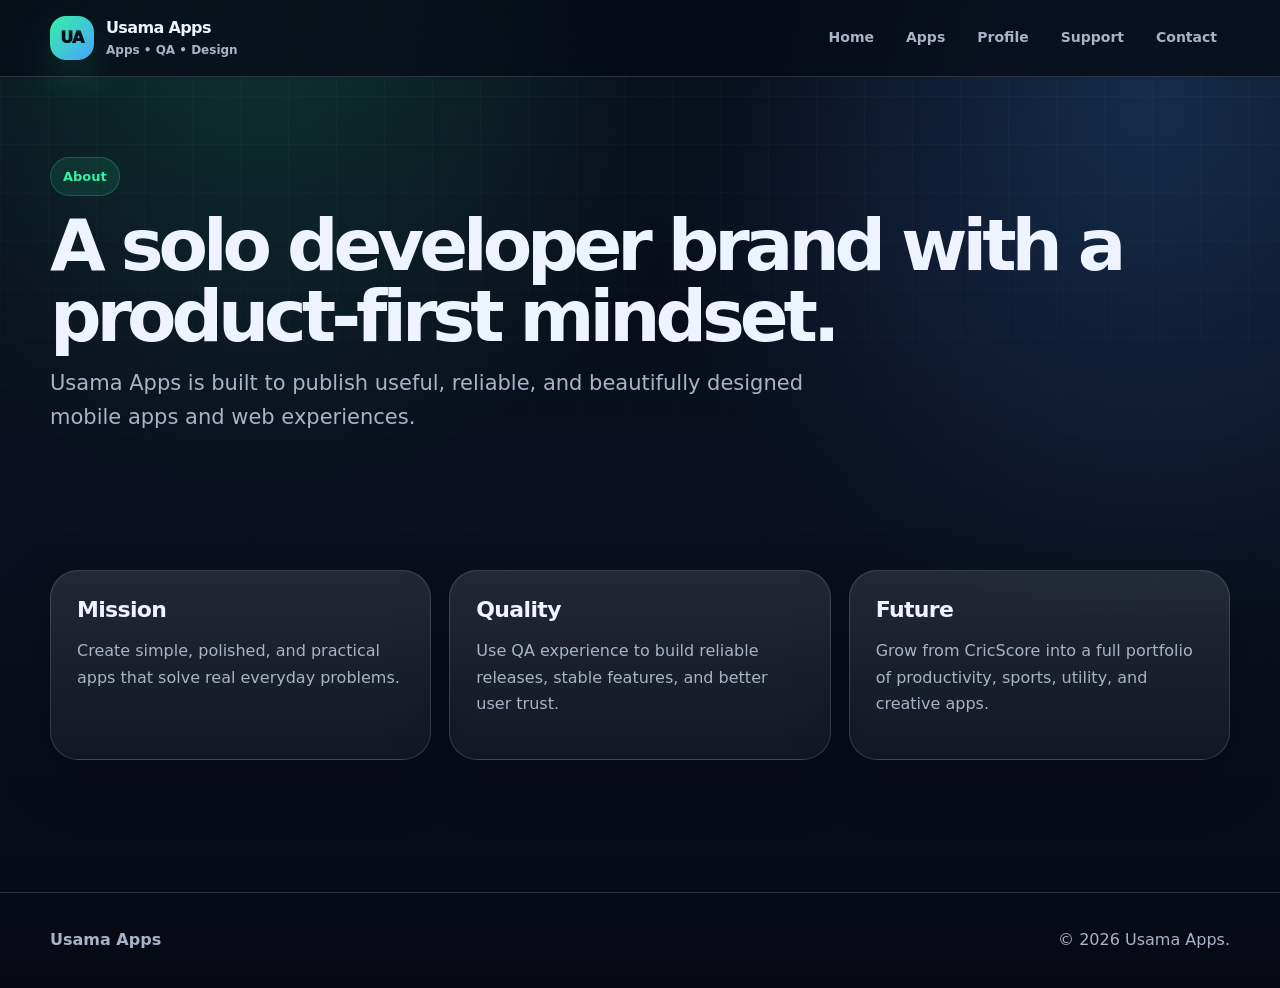
==== about/index.html @ 9d07bf37 "Updated whole structure of website" ====
<!doctype html><html lang="en"><head><meta charset="utf-8"><meta name="viewport" content="width=device-width,initial-scale=1"><title>About — Usama Apps</title><meta name="description" content="About Usama Apps."><link rel="stylesheet" href="../assets/css/style.css"></head><body><nav class="nav"><div class="container nav-inner"><a class="brand" href="../index.html"><span class="brand-mark">UA</span><span>Usama Apps<small>Apps • QA • Design</small></span></a><div class="links"><a href="../index.html">Home</a><a href="../apps/cricscore/index.html">Apps</a><a href="../profile/index.html">Profile</a><a href="../support/index.html">Support</a><a href="../contact/index.html">Contact</a></div></div></nav><main><section class="page-hero"><div class="container"><span class="eyebrow">About</span><h1 class="page-title">A solo developer brand with a product-first mindset.</h1><p class="lead">Usama Apps is built to publish useful, reliable, and beautifully designed mobile apps and web experiences.</p></div></section><section class="section"><div class="container grid-3"><div class="card reveal"><h3>Mission</h3><p class="muted">Create simple, polished, and practical apps that solve real everyday problems.</p></div><div class="card reveal"><h3>Quality</h3><p class="muted">Use QA experience to build reliable releases, stable features, and better user trust.</p></div><div class="card reveal"><h3>Future</h3><p class="muted">Grow from CricScore into a full portfolio of productivity, sports, utility, and creative apps.</p></div></div></section></main><footer class="footer"><div class="container footer-inner"><strong>Usama Apps</strong><span>© <span data-year></span> Usama Apps.</span></div></footer><script src="../assets/js/main.js"></script></body></html>
---- assets/css/style.css ----
:root{
  --bg:#060914;--bg2:#0b1020;--surface:rgba(255,255,255,.075);--surface2:rgba(255,255,255,.11);
  --text:#eef4ff;--muted:#a7b3c9;--soft:#dbe7ff;--line:rgba(255,255,255,.15);
  --brand:#35f2a4;--brand2:#47a3ff;--brand3:#c084fc;--gold:#ffd166;--danger:#ff6b6b;
  --shadow:0 24px 70px rgba(0,0,0,.35);--radius:28px;--max:1180px;
}
*{box-sizing:border-box}html{scroll-behavior:smooth}body{margin:0;font-family:Inter,ui-sans-serif,system-ui,-apple-system,"Segoe UI",Roboto,Arial,sans-serif;background:radial-gradient(circle at 20% 0%,rgba(53,242,164,.18),transparent 34%),radial-gradient(circle at 90% 10%,rgba(71,163,255,.22),transparent 36%),linear-gradient(180deg,var(--bg),#0a1020 52%,#070a13);color:var(--text);line-height:1.65;overflow-x:hidden}body:before{content:"";position:fixed;inset:0;pointer-events:none;background-image:linear-gradient(rgba(255,255,255,.035) 1px,transparent 1px),linear-gradient(90deg,rgba(255,255,255,.035) 1px,transparent 1px);background-size:48px 48px;mask-image:linear-gradient(to bottom,rgba(0,0,0,.8),transparent 75%);z-index:-1}a{color:inherit;text-decoration:none}.container{width:min(var(--max),calc(100% - 40px));margin:auto}.nav{position:sticky;top:0;z-index:50;background:rgba(6,9,20,.7);backdrop-filter:blur(22px);border-bottom:1px solid var(--line)}.nav-inner{height:76px;display:flex;align-items:center;justify-content:space-between;gap:20px}.brand{display:flex;align-items:center;gap:12px;font-weight:900;letter-spacing:-.04em}.brand-mark{width:44px;height:44px;border-radius:16px;background:linear-gradient(135deg,var(--brand),var(--brand2));display:grid;place-items:center;color:#051018;font-weight:1000;box-shadow:0 18px 44px rgba(53,242,164,.18)}.brand small{display:block;color:var(--muted);font-size:12px;font-weight:700;letter-spacing:0}.links{display:flex;align-items:center;gap:6px}.links a{color:var(--muted);font-weight:800;font-size:14px;padding:10px 13px;border-radius:999px}.links a:hover,.links a.active{color:var(--text);background:rgba(255,255,255,.09)}.btn{display:inline-flex;align-items:center;justify-content:center;gap:10px;padding:13px 18px;border-radius:999px;font-weight:900;border:1px solid var(--line);background:rgba(255,255,255,.08);box-shadow:0 12px 32px rgba(0,0,0,.18);transition:.25s}.btn:hover{transform:translateY(-2px);background:rgba(255,255,255,.13)}.btn-primary{background:linear-gradient(135deg,var(--brand),var(--brand2));color:#03111a;border:0}.hero{position:relative;padding:96px 0 70px}.hero-grid{display:grid;grid-template-columns:1.1fr .9fr;gap:44px;align-items:center}.eyebrow{display:inline-flex;gap:8px;align-items:center;color:var(--brand);background:rgba(53,242,164,.1);border:1px solid rgba(53,242,164,.22);padding:8px 12px;border-radius:999px;font-size:13px;font-weight:900}.h1{font-size:clamp(44px,7vw,88px);line-height:.94;letter-spacing:-.075em;margin:22px 0;color:#fff}.grad{background:linear-gradient(90deg,var(--brand),var(--brand2),var(--brand3));-webkit-background-clip:text;background-clip:text;color:transparent}.lead{font-size:clamp(17px,2vw,21px);color:var(--muted);max-width:760px;margin:0 0 28px}.actions{display:flex;flex-wrap:wrap;gap:12px}.hero-card{position:relative;border:1px solid var(--line);border-radius:34px;padding:18px;background:linear-gradient(180deg,rgba(255,255,255,.12),rgba(255,255,255,.05));box-shadow:var(--shadow);overflow:hidden}.hero-card:before{content:"";position:absolute;inset:-2px;background:radial-gradient(circle at 20% 10%,rgba(53,242,164,.25),transparent 30%),radial-gradient(circle at 90% 20%,rgba(71,163,255,.22),transparent 35%);z-index:-1}.app-preview{border-radius:26px;min-height:420px;padding:28px;background:linear-gradient(160deg,rgba(8,16,32,.95),rgba(9,25,29,.94));border:1px solid rgba(255,255,255,.1);display:flex;flex-direction:column;justify-content:space-between}.phone{align-self:center;width:190px;height:360px;border-radius:34px;border:10px solid #111827;background:linear-gradient(180deg,#0b1b13,#062016);box-shadow:0 24px 70px rgba(0,0,0,.45);padding:18px}.score{font-size:38px;font-weight:1000;letter-spacing:-.06em}.pill-row{display:flex;gap:8px;flex-wrap:wrap}.pill{font-size:12px;font-weight:900;color:#dfffee;background:rgba(53,242,164,.12);border:1px solid rgba(53,242,164,.25);padding:7px 9px;border-radius:999px}.section{padding:72px 0}.section-head{display:flex;justify-content:space-between;align-items:end;gap:24px;margin-bottom:28px}.kicker{color:var(--brand);text-transform:uppercase;letter-spacing:.14em;font-size:12px;font-weight:1000}.h2{font-size:clamp(30px,4vw,52px);line-height:1.05;letter-spacing:-.055em;margin:8px 0 0}.muted{color:var(--muted)}.grid-3{display:grid;grid-template-columns:repeat(3,1fr);gap:18px}.grid-2{display:grid;grid-template-columns:repeat(2,1fr);gap:18px}.card{border:1px solid var(--line);border-radius:var(--radius);background:linear-gradient(180deg,rgba(255,255,255,.105),rgba(255,255,255,.045));box-shadow:0 18px 60px rgba(0,0,0,.22);padding:26px;position:relative;overflow:hidden}.card:hover{transform:translateY(-4px);transition:.25s}.icon{width:48px;height:48px;border-radius:18px;background:rgba(53,242,164,.12);border:1px solid rgba(53,242,164,.25);display:grid;place-items:center;font-size:24px;margin-bottom:18px}.card h3{font-size:22px;line-height:1.15;margin:0 0 10px;letter-spacing:-.03em}.app-card{display:grid;grid-template-columns:88px 1fr;gap:18px;align-items:center}.app-icon{width:88px;height:88px;border-radius:25px;background:linear-gradient(135deg,#14d86d,#0b7f3a);display:grid;place-items:center;font-size:42px;box-shadow:0 20px 50px rgba(20,216,109,.18)}.tag{display:inline-flex;padding:7px 10px;border-radius:999px;background:rgba(255,255,255,.08);border:1px solid var(--line);font-weight:900;color:var(--soft);font-size:12px;margin:4px 4px 0 0}.page-hero{padding:80px 0 35px}.page-title{font-size:clamp(42px,6vw,72px);line-height:.98;letter-spacing:-.07em;margin:14px 0}.profile-wrap{display:grid;grid-template-columns:.82fr 1.18fr;gap:28px;align-items:start}.portrait{width:100%;border-radius:34px;display:block;box-shadow:var(--shadow);border:1px solid var(--line);aspect-ratio:4/5;object-fit:cover}.timeline{position:relative}.timeline:before{content:"";position:absolute;left:13px;top:8px;bottom:8px;width:2px;background:linear-gradient(var(--brand),var(--brand2))}.timeline-item{position:relative;padding-left:42px;margin:0 0 24px}.timeline-item:before{content:"";position:absolute;left:5px;top:6px;width:18px;height:18px;border-radius:50%;background:var(--brand);box-shadow:0 0 0 6px rgba(53,242,164,.12)}.list{padding-left:18px;margin:12px 0 0}.list li{margin:8px 0;color:var(--muted)}.notice{border-left:4px solid var(--brand);background:rgba(53,242,164,.1);border-radius:20px;padding:18px;color:#dcfff0}.footer{border-top:1px solid var(--line);padding:34px 0;color:var(--muted);margin-top:60px}.footer-inner{display:flex;justify-content:space-between;gap:20px;align-items:center}.reveal{opacity:0;transform:translateY(24px);transition:opacity .7s ease,transform .7s ease}.reveal.visible{opacity:1;transform:none}.float{animation:float 5s ease-in-out infinite}@keyframes float{0%,100%{transform:translateY(0)}50%{transform:translateY(-14px)}}@media(max-width:900px){.hero-grid,.profile-wrap,.grid-2,.grid-3{grid-template-columns:1fr}.links{display:none}.section-head{display:block}.hero{padding-top:64px}.footer-inner{display:block}.app-preview{min-height:340px}.phone{width:170px;height:310px}}@media(max-width:560px){.container{width:min(100% - 28px,var(--max))}.nav-inner{height:68px}.h1{font-size:44px}.page-title{font-size:42px}.card{padding:21px;border-radius:22px}.app-card{grid-template-columns:1fr}.actions .btn{width:100%}}
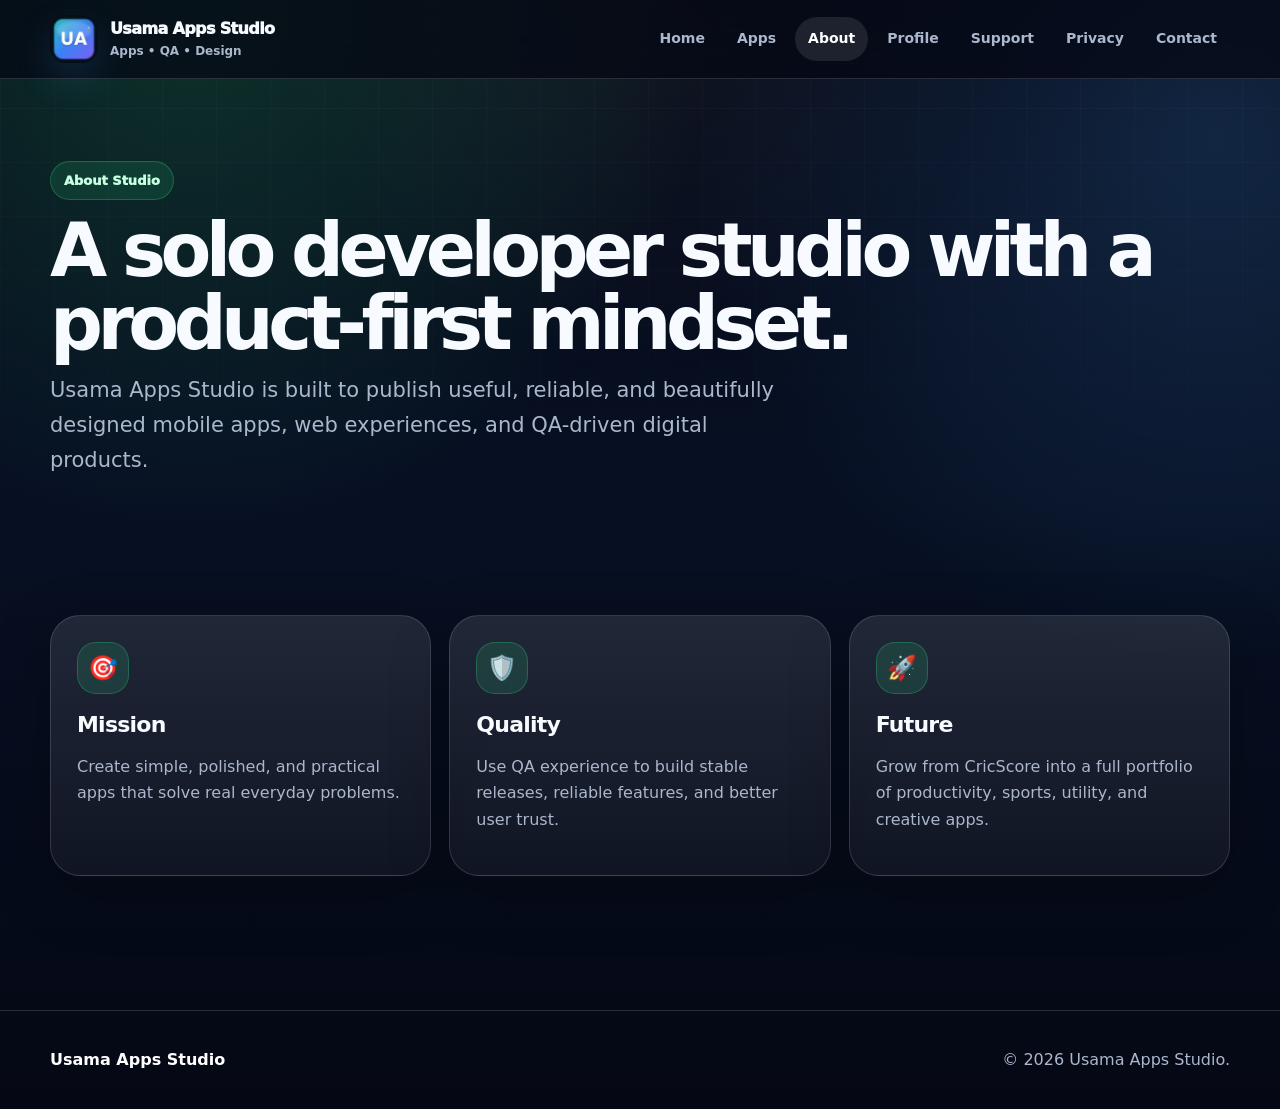
==== commit 500b05b6: "Finalizing website's Version 1.0.0" ====
--- a/about/index.html
+++ b/about/index.html
@@ -1 +1 @@
-<!doctype html><html lang="en"><head><meta charset="utf-8"><meta name="viewport" content="width=device-width,initial-scale=1"><title>About — Usama Apps</title><meta name="description" content="About Usama Apps."><link rel="stylesheet" href="../assets/css/style.css"></head><body><nav class="nav"><div class="container nav-inner"><a class="brand" href="../index.html"><span class="brand-mark">UA</span><span>Usama Apps<small>Apps • QA • Design</small></span></a><div class="links"><a href="../index.html">Home</a><a href="../apps/cricscore/index.html">Apps</a><a href="../profile/index.html">Profile</a><a href="../support/index.html">Support</a><a href="../contact/index.html">Contact</a></div></div></nav><main><section class="page-hero"><div class="container"><span class="eyebrow">About</span><h1 class="page-title">A solo developer brand with a product-first mindset.</h1><p class="lead">Usama Apps is built to publish useful, reliable, and beautifully designed mobile apps and web experiences.</p></div></section><section class="section"><div class="container grid-3"><div class="card reveal"><h3>Mission</h3><p class="muted">Create simple, polished, and practical apps that solve real everyday problems.</p></div><div class="card reveal"><h3>Quality</h3><p class="muted">Use QA experience to build reliable releases, stable features, and better user trust.</p></div><div class="card reveal"><h3>Future</h3><p class="muted">Grow from CricScore into a full portfolio of productivity, sports, utility, and creative apps.</p></div></div></section></main><footer class="footer"><div class="container footer-inner"><strong>Usama Apps</strong><span>© <span data-year></span> Usama Apps.</span></div></footer><script src="../assets/js/main.js"></script></body></html>
+<!doctype html><html lang="en"><head><meta charset="utf-8"><meta name="viewport" content="width=device-width,initial-scale=1"><title>About — Usama Apps Studio</title><meta name="description" content="About Usama Apps Studio."><link rel="stylesheet" href="../assets/css/style.css"></head><body><nav class="nav"><div class="container nav-inner"><a class="brand" href="../index.html"><img src="../assets/images/usama-apps-studio-logo.png" alt="Usama Apps Studio logo"><span>Usama Apps Studio<small>Apps • QA • Design</small></span></a><button class="menu-btn">Menu</button><div class="links"><a href="../index.html">Home</a><a href="../apps/cricscore/index.html">Apps</a><a class="active" href="index.html">About</a><a href="../profile/index.html">Profile</a><a href="../support/index.html">Support</a><a href="../privacy/index.html">Privacy</a><a href="../contact/index.html">Contact</a></div></div></nav><main><section class="page-hero"><div class="container"><span class="eyebrow">About Studio</span><h1 class="page-title">A solo developer studio with a product-first mindset.</h1><p class="lead">Usama Apps Studio is built to publish useful, reliable, and beautifully designed mobile apps, web experiences, and QA-driven digital products.</p></div></section><section class="section"><div class="container grid-3"><div class="card reveal"><div class="icon">🎯</div><h3>Mission</h3><p class="muted">Create simple, polished, and practical apps that solve real everyday problems.</p></div><div class="card reveal"><div class="icon">🛡️</div><h3>Quality</h3><p class="muted">Use QA experience to build stable releases, reliable features, and better user trust.</p></div><div class="card reveal"><div class="icon">🚀</div><h3>Future</h3><p class="muted">Grow from CricScore into a full portfolio of productivity, sports, utility, and creative apps.</p></div></div></section></main><footer class="footer"><div class="container footer-inner"><strong>Usama Apps Studio</strong><span>© <span data-year></span> Usama Apps Studio.</span></div></footer><script src="../assets/js/main.js"></script></body></html>
--- a/assets/css/style.css
+++ b/assets/css/style.css
@@ -1,7 +1,74 @@
-:root{
-  --bg:#060914;--bg2:#0b1020;--surface:rgba(255,255,255,.075);--surface2:rgba(255,255,255,.11);
-  --text:#eef4ff;--muted:#a7b3c9;--soft:#dbe7ff;--line:rgba(255,255,255,.15);
-  --brand:#35f2a4;--brand2:#47a3ff;--brand3:#c084fc;--gold:#ffd166;--danger:#ff6b6b;
-  --shadow:0 24px 70px rgba(0,0,0,.35);--radius:28px;--max:1180px;
+:root{--bg:#050814;--bg2:#071023;--card:rgba(255,255,255,.075);--card2:rgba(255,255,255,.12);--text:#f7fbff;--muted:#aab7cc;--line:rgba(255,255,255,.14);--green:#35f28f;--blue:#4aa3ff;--violet:#8b5cf6;--gold:#f7c948;--shadow:0 24px 80px rgba(0,0,0,.36);--radius:30px;--max:1180px}*{box-sizing:border-box}html{scroll-behavior:smooth}body{margin:0;font-family:Inter,ui-sans-serif,system-ui,-apple-system,"Segoe UI",Roboto,Arial,sans-serif;color:var(--text);background:radial-gradient(circle at 15% 0%,rgba(53,242,143,.18),transparent 34%),radial-gradient(circle at 95% 12%,rgba(74,163,255,.18),transparent 34%),linear-gradient(180deg,#050814 0%,#071023 45%,#050814 100%);line-height:1.65;overflow-x:hidden}body:before{content:"";position:fixed;inset:0;pointer-events:none;background-image:linear-gradient(rgba(255,255,255,.035) 1px,transparent 1px),linear-gradient(90deg,rgba(255,255,255,.035) 1px,transparent 1px);background-size:54px 54px;mask-image:linear-gradient(to bottom,rgba(0,0,0,.75),transparent 70%);z-index:-2}body:after{content:"";position:fixed;inset:0;pointer-events:none;background:radial-gradient(circle at 50% 0%,rgba(255,255,255,.05),transparent 35%);z-index:-1}.container{width:min(var(--max),calc(100% - 40px));margin:auto}a{color:inherit;text-decoration:none}.nav{position:sticky;top:0;z-index:50;background:rgba(5,8,20,.72);border-bottom:1px solid var(--line);backdrop-filter:blur(22px)}.nav-inner{height:78px;display:flex;align-items:center;justify-content:space-between;gap:20px}.brand{display:flex;align-items:center;gap:12px;font-weight:950;letter-spacing:-.04em}.brand img{width:48px;height:48px;border-radius:16px;box-shadow:0 16px 38px rgba(74,163,255,.16)}.brand small{display:block;color:var(--muted);font-weight:800;font-size:12px;letter-spacing:0}.links{display:flex;align-items:center;gap:6px}.links a{color:var(--muted);font-size:14px;font-weight:850;padding:10px 13px;border-radius:999px}.links a:hover,.links a.active{color:#fff;background:rgba(255,255,255,.095)}.menu-btn{display:none;background:rgba(255,255,255,.08);color:#fff;border:1px solid var(--line);border-radius:14px;padding:10px 12px;font-weight:900}.btn{display:inline-flex;align-items:center;justify-content:center;gap:10px;border:1px solid var(--line);background:rgba(255,255,255,.08);border-radius:999px;padding:13px 18px;font-weight:950;box-shadow:0 12px 34px rgba(0,0,0,.22);transition:.25s}.btn:hover{transform:translateY(-2px);background:rgba(255,255,255,.13)}.btn-primary{background:linear-gradient(135deg,var(--green),var(--blue));color:#03131b;border:0}.hero{padding:94px 0 72px;position:relative}.hero-grid{display:grid;grid-template-columns:1.05fr .95fr;gap:46px;align-items:center}.eyebrow{display:inline-flex;align-items:center;gap:8px;color:#c7ffe2;background:rgba(53,242,143,.11);border:1px solid rgba(53,242,143,.24);padding:8px 13px;border-radius:999px;font-size:13px;font-weight:950}.h1{font-size:clamp(44px,7vw,86px);line-height:.94;letter-spacing:-.075em;margin:22px 0 18px;color:#fff}.grad{background:linear-gradient(90deg,var(--green),var(--blue),var(--violet));-webkit-background-clip:text;background-clip:text;color:transparent}.lead{font-size:clamp(17px,2vw,21px);color:var(--muted);max-width:760px;margin:0 0 28px}.actions{display:flex;flex-wrap:wrap;gap:12px}.hero-visual{position:relative;border:1px solid var(--line);border-radius:36px;background:linear-gradient(180deg,rgba(255,255,255,.12),rgba(255,255,255,.04));padding:16px;box-shadow:var(--shadow);overflow:hidden}.hero-visual:before{content:"";position:absolute;inset:-80px;background:radial-gradient(circle at 20% 20%,rgba(53,242,143,.25),transparent 30%),radial-gradient(circle at 80% 10%,rgba(74,163,255,.24),transparent 32%);filter:blur(6px);z-index:-1}.hero-visual img{width:100%;display:block;border-radius:26px;box-shadow:0 26px 65px rgba(0,0,0,.36)}.caption{margin:13px 3px 2px;text-align:center;color:var(--muted);font-size:14px;font-weight:800}.stats{display:grid;grid-template-columns:repeat(4,1fr);gap:14px;margin-top:34px}.stat{border:1px solid var(--line);background:rgba(255,255,255,.065);border-radius:22px;padding:18px}.stat strong{font-size:28px;display:block;letter-spacing:-.05em}.stat span{color:var(--muted);font-size:13px;font-weight:800}.section{padding:74px 0}.section-head{display:flex;align-items:end;justify-content:space-between;gap:22px;margin-bottom:28px}.kicker{color:var(--green);font-size:12px;font-weight:1000;text-transform:uppercase;letter-spacing:.16em}.h2{font-size:clamp(31px,4.2vw,54px);line-height:1.05;letter-spacing:-.06em;margin:8px 0 0}.muted{color:var(--muted)}.grid-3{display:grid;grid-template-columns:repeat(3,1fr);gap:18px}.grid-2{display:grid;grid-template-columns:repeat(2,1fr);gap:20px}.card{position:relative;overflow:hidden;border:1px solid var(--line);border-radius:var(--radius);background:linear-gradient(180deg,rgba(255,255,255,.105),rgba(255,255,255,.045));box-shadow:0 18px 62px rgba(0,0,0,.24);padding:26px}.card:before{content:"";position:absolute;inset:0;background:radial-gradient(circle at 0 0,rgba(53,242,143,.09),transparent 30%);opacity:0;transition:.25s}.card:hover{transform:translateY(-4px);transition:.25s}.card:hover:before{opacity:1}.icon{width:52px;height:52px;border-radius:19px;background:rgba(53,242,143,.12);border:1px solid rgba(53,242,143,.24);display:grid;place-items:center;font-size:24px;margin-bottom:18px}.card h3{font-size:22px;line-height:1.16;margin:0 0 10px;letter-spacing:-.035em}.app-showcase{display:grid;grid-template-columns:.9fr 1.1fr;gap:24px;align-items:center}.app-logo{width:96px;height:96px;border-radius:28px;object-fit:cover;box-shadow:0 20px 50px rgba(247,201,72,.18);border:1px solid rgba(247,201,72,.3)}.showcase-img{width:100%;border-radius:28px;border:1px solid var(--line);box-shadow:var(--shadow)}.tag,.pill{display:inline-flex;padding:7px 10px;border-radius:999px;background:rgba(255,255,255,.08);border:1px solid var(--line);font-size:12px;font-weight:950;color:#eaf3ff;margin:4px 4px 0 0}.page-hero{padding:82px 0 36px}.page-title{font-size:clamp(42px,6vw,74px);line-height:.98;letter-spacing:-.075em;margin:14px 0}.profile-wrap{display:grid;grid-template-columns:.82fr 1.18fr;gap:30px;align-items:center}.portrait{width:100%;border-radius:36px;display:block;box-shadow:var(--shadow);border:1px solid var(--line);aspect-ratio:4/5;object-fit:cover}.timeline{position:relative}.timeline:before{content:"";position:absolute;left:13px;top:8px;bottom:8px;width:2px;background:linear-gradient(var(--green),var(--blue))}.timeline-item{position:relative;padding-left:42px;margin:0 0 25px}.timeline-item:before{content:"";position:absolute;left:5px;top:7px;width:18px;height:18px;border-radius:50%;background:var(--green);box-shadow:0 0 0 6px rgba(53,242,143,.12)}.list{padding-left:18px;margin:12px 0 0}.list li{margin:8px 0;color:var(--muted)}.privacy-layout{display:grid;grid-template-columns:270px 1fr;gap:22px}.toc{position:sticky;top:100px;align-self:start;border:1px solid var(--line);border-radius:26px;background:var(--card);padding:18px}.toc a{display:block;color:var(--muted);font-weight:850;padding:7px 0;border-top:1px solid rgba(255,255,255,.08);font-size:14px}.toc a:hover{color:#c7ffe2}.privacy-content section{padding:10px 0 18px;border-bottom:1px solid rgba(255,255,255,.08)}.privacy-content section:last-child{border-bottom:none}.privacy-content h2{color:#c7ffe2;letter-spacing:-.03em}.notice{border:1px solid rgba(53,242,143,.25);background:rgba(53,242,143,.10);border-left:4px solid var(--green);border-radius:22px;padding:18px;color:#dffff0;font-weight:850}.footer{border-top:1px solid var(--line);padding:36px 0;color:var(--muted);margin-top:60px}.footer-inner{display:flex;justify-content:space-between;gap:20px;align-items:center}.footer strong{color:#fff}.reveal{opacity:0;transform:translateY(24px);transition:opacity .7s ease,transform .7s ease}.reveal.visible{opacity:1;transform:none}.float{animation:float 5.5s ease-in-out infinite}@keyframes float{0%,100%{transform:translateY(0)}50%{transform:translateY(-14px)}}@media(max-width:940px){.hero-grid,.profile-wrap,.grid-2,.grid-3,.app-showcase,.privacy-layout{grid-template-columns:1fr}.links{display:none}.menu-btn{display:inline-flex}.links.open{display:flex;position:absolute;top:78px;right:20px;left:20px;flex-direction:column;background:rgba(5,8,20,.96);border:1px solid var(--line);border-radius:22px;padding:14px}.section-head{display:block}.stats{grid-template-columns:repeat(2,1fr)}.hero{padding-top:64px}.toc{position:static}.footer-inner{display:block}}@media(max-width:560px){.container{width:min(100% - 28px,var(--max))}.nav-inner{height:70px}.h1{font-size:44px}.page-title{font-size:42px}.card{padding:21px;border-radius:22px}.stats{grid-template-columns:1fr}.actions .btn{width:100%}.brand img{width:43px;height:43px}}
+
+/* Homepage polish fixes */
+.stat strong,
+.stat strong span{
+  display:block;
+  font-size:42px;
+  line-height:1;
+  font-weight:1000;
+  letter-spacing:-.06em;
+  color:#fff;
 }
-*{box-sizing:border-box}html{scroll-behavior:smooth}body{margin:0;font-family:Inter,ui-sans-serif,system-ui,-apple-system,"Segoe UI",Roboto,Arial,sans-serif;background:radial-gradient(circle at 20% 0%,rgba(53,242,164,.18),transparent 34%),radial-gradient(circle at 90% 10%,rgba(71,163,255,.22),transparent 36%),linear-gradient(180deg,var(--bg),#0a1020 52%,#070a13);color:var(--text);line-height:1.65;overflow-x:hidden}body:before{content:"";position:fixed;inset:0;pointer-events:none;background-image:linear-gradient(rgba(255,255,255,.035) 1px,transparent 1px),linear-gradient(90deg,rgba(255,255,255,.035) 1px,transparent 1px);background-size:48px 48px;mask-image:linear-gradient(to bottom,rgba(0,0,0,.8),transparent 75%);z-index:-1}a{color:inherit;text-decoration:none}.container{width:min(var(--max),calc(100% - 40px));margin:auto}.nav{position:sticky;top:0;z-index:50;background:rgba(6,9,20,.7);backdrop-filter:blur(22px);border-bottom:1px solid var(--line)}.nav-inner{height:76px;display:flex;align-items:center;justify-content:space-between;gap:20px}.brand{display:flex;align-items:center;gap:12px;font-weight:900;letter-spacing:-.04em}.brand-mark{width:44px;height:44px;border-radius:16px;background:linear-gradient(135deg,var(--brand),var(--brand2));display:grid;place-items:center;color:#051018;font-weight:1000;box-shadow:0 18px 44px rgba(53,242,164,.18)}.brand small{display:block;color:var(--muted);font-size:12px;font-weight:700;letter-spacing:0}.links{display:flex;align-items:center;gap:6px}.links a{color:var(--muted);font-weight:800;font-size:14px;padding:10px 13px;border-radius:999px}.links a:hover,.links a.active{color:var(--text);background:rgba(255,255,255,.09)}.btn{display:inline-flex;align-items:center;justify-content:center;gap:10px;padding:13px 18px;border-radius:999px;font-weight:900;border:1px solid var(--line);background:rgba(255,255,255,.08);box-shadow:0 12px 32px rgba(0,0,0,.18);transition:.25s}.btn:hover{transform:translateY(-2px);background:rgba(255,255,255,.13)}.btn-primary{background:linear-gradient(135deg,var(--brand),var(--brand2));color:#03111a;border:0}.hero{position:relative;padding:96px 0 70px}.hero-grid{display:grid;grid-template-columns:1.1fr .9fr;gap:44px;align-items:center}.eyebrow{display:inline-flex;gap:8px;align-items:center;color:var(--brand);background:rgba(53,242,164,.1);border:1px solid rgba(53,242,164,.22);padding:8px 12px;border-radius:999px;font-size:13px;font-weight:900}.h1{font-size:clamp(44px,7vw,88px);line-height:.94;letter-spacing:-.075em;margin:22px 0;color:#fff}.grad{background:linear-gradient(90deg,var(--brand),var(--brand2),var(--brand3));-webkit-background-clip:text;background-clip:text;color:transparent}.lead{font-size:clamp(17px,2vw,21px);color:var(--muted);max-width:760px;margin:0 0 28px}.actions{display:flex;flex-wrap:wrap;gap:12px}.hero-card{position:relative;border:1px solid var(--line);border-radius:34px;padding:18px;background:linear-gradient(180deg,rgba(255,255,255,.12),rgba(255,255,255,.05));box-shadow:var(--shadow);overflow:hidden}.hero-card:before{content:"";position:absolute;inset:-2px;background:radial-gradient(circle at 20% 10%,rgba(53,242,164,.25),transparent 30%),radial-gradient(circle at 90% 20%,rgba(71,163,255,.22),transparent 35%);z-index:-1}.app-preview{border-radius:26px;min-height:420px;padding:28px;background:linear-gradient(160deg,rgba(8,16,32,.95),rgba(9,25,29,.94));border:1px solid rgba(255,255,255,.1);display:flex;flex-direction:column;justify-content:space-between}.phone{align-self:center;width:190px;height:360px;border-radius:34px;border:10px solid #111827;background:linear-gradient(180deg,#0b1b13,#062016);box-shadow:0 24px 70px rgba(0,0,0,.45);padding:18px}.score{font-size:38px;font-weight:1000;letter-spacing:-.06em}.pill-row{display:flex;gap:8px;flex-wrap:wrap}.pill{font-size:12px;font-weight:900;color:#dfffee;background:rgba(53,242,164,.12);border:1px solid rgba(53,242,164,.25);padding:7px 9px;border-radius:999px}.section{padding:72px 0}.section-head{display:flex;justify-content:space-between;align-items:end;gap:24px;margin-bottom:28px}.kicker{color:var(--brand);text-transform:uppercase;letter-spacing:.14em;font-size:12px;font-weight:1000}.h2{font-size:clamp(30px,4vw,52px);line-height:1.05;letter-spacing:-.055em;margin:8px 0 0}.muted{color:var(--muted)}.grid-3{display:grid;grid-template-columns:repeat(3,1fr);gap:18px}.grid-2{display:grid;grid-template-columns:repeat(2,1fr);gap:18px}.card{border:1px solid var(--line);border-radius:var(--radius);background:linear-gradient(180deg,rgba(255,255,255,.105),rgba(255,255,255,.045));box-shadow:0 18px 60px rgba(0,0,0,.22);padding:26px;position:relative;overflow:hidden}.card:hover{transform:translateY(-4px);transition:.25s}.icon{width:48px;height:48px;border-radius:18px;background:rgba(53,242,164,.12);border:1px solid rgba(53,242,164,.25);display:grid;place-items:center;font-size:24px;margin-bottom:18px}.card h3{font-size:22px;line-height:1.15;margin:0 0 10px;letter-spacing:-.03em}.app-card{display:grid;grid-template-columns:88px 1fr;gap:18px;align-items:center}.app-icon{width:88px;height:88px;border-radius:25px;background:linear-gradient(135deg,#14d86d,#0b7f3a);display:grid;place-items:center;font-size:42px;box-shadow:0 20px 50px rgba(20,216,109,.18)}.tag{display:inline-flex;padding:7px 10px;border-radius:999px;background:rgba(255,255,255,.08);border:1px solid var(--line);font-weight:900;color:var(--soft);font-size:12px;margin:4px 4px 0 0}.page-hero{padding:80px 0 35px}.page-title{font-size:clamp(42px,6vw,72px);line-height:.98;letter-spacing:-.07em;margin:14px 0}.profile-wrap{display:grid;grid-template-columns:.82fr 1.18fr;gap:28px;align-items:start}.portrait{width:100%;border-radius:34px;display:block;box-shadow:var(--shadow);border:1px solid var(--line);aspect-ratio:4/5;object-fit:cover}.timeline{position:relative}.timeline:before{content:"";position:absolute;left:13px;top:8px;bottom:8px;width:2px;background:linear-gradient(var(--brand),var(--brand2))}.timeline-item{position:relative;padding-left:42px;margin:0 0 24px}.timeline-item:before{content:"";position:absolute;left:5px;top:6px;width:18px;height:18px;border-radius:50%;background:var(--brand);box-shadow:0 0 0 6px rgba(53,242,164,.12)}.list{padding-left:18px;margin:12px 0 0}.list li{margin:8px 0;color:var(--muted)}.notice{border-left:4px solid var(--brand);background:rgba(53,242,164,.1);border-radius:20px;padding:18px;color:#dcfff0}.footer{border-top:1px solid var(--line);padding:34px 0;color:var(--muted);margin-top:60px}.footer-inner{display:flex;justify-content:space-between;gap:20px;align-items:center}.reveal{opacity:0;transform:translateY(24px);transition:opacity .7s ease,transform .7s ease}.reveal.visible{opacity:1;transform:none}.float{animation:float 5s ease-in-out infinite}@keyframes float{0%,100%{transform:translateY(0)}50%{transform:translateY(-14px)}}@media(max-width:900px){.hero-grid,.profile-wrap,.grid-2,.grid-3{grid-template-columns:1fr}.links{display:none}.section-head{display:block}.hero{padding-top:64px}.footer-inner{display:block}.app-preview{min-height:340px}.phone{width:170px;height:310px}}@media(max-width:560px){.container{width:min(100% - 28px,var(--max))}.nav-inner{height:68px}.h1{font-size:44px}.page-title{font-size:42px}.card{padding:21px;border-radius:22px}.app-card{grid-template-columns:1fr}.actions .btn{width:100%}}
+.stat > span{
+  display:block;
+  margin-top:8px;
+  color:var(--muted);
+  font-size:13px;
+  font-weight:800;
+}
+.featured-logo-block{
+  display:flex;
+  flex-direction:column;
+  align-items:flex-start;
+  gap:14px;
+  margin-bottom:10px;
+}
+.featured-logo-block .kicker{
+  display:block;
+}
+.app-showcase{
+  grid-template-columns:1fr .78fr;
+  gap:34px;
+}
+.showcase-img{
+  width:100%;
+  max-width:430px;
+  justify-self:center;
+  align-self:center;
+}
+.app-logo{
+  width:108px;
+  height:108px;
+}
+@media(max-width:940px){
+  .showcase-img{max-width:520px;width:100%;}
+}
+@media(max-width:560px){
+  .stat strong,
+  .stat strong span{font-size:38px;}
+  .app-logo{width:92px;height:92px;}
+}
+.logo-wrapper{
+    display:flex;
+    flex-direction:column;
+    align-items:flex-start;
+    gap:16px;
+    margin-bottom:24px;
+}
+
+.logo-wrapper .eyebrow{
+    margin:0;
+}
+
+.logo-wrapper .app-logo{
+    display:block;
+    width:120px;
+    height:auto;
+}
+.tag-list{
+    display:flex;
+    flex-wrap:wrap;
+    gap:10px;
+    margin-top:16px;
+}
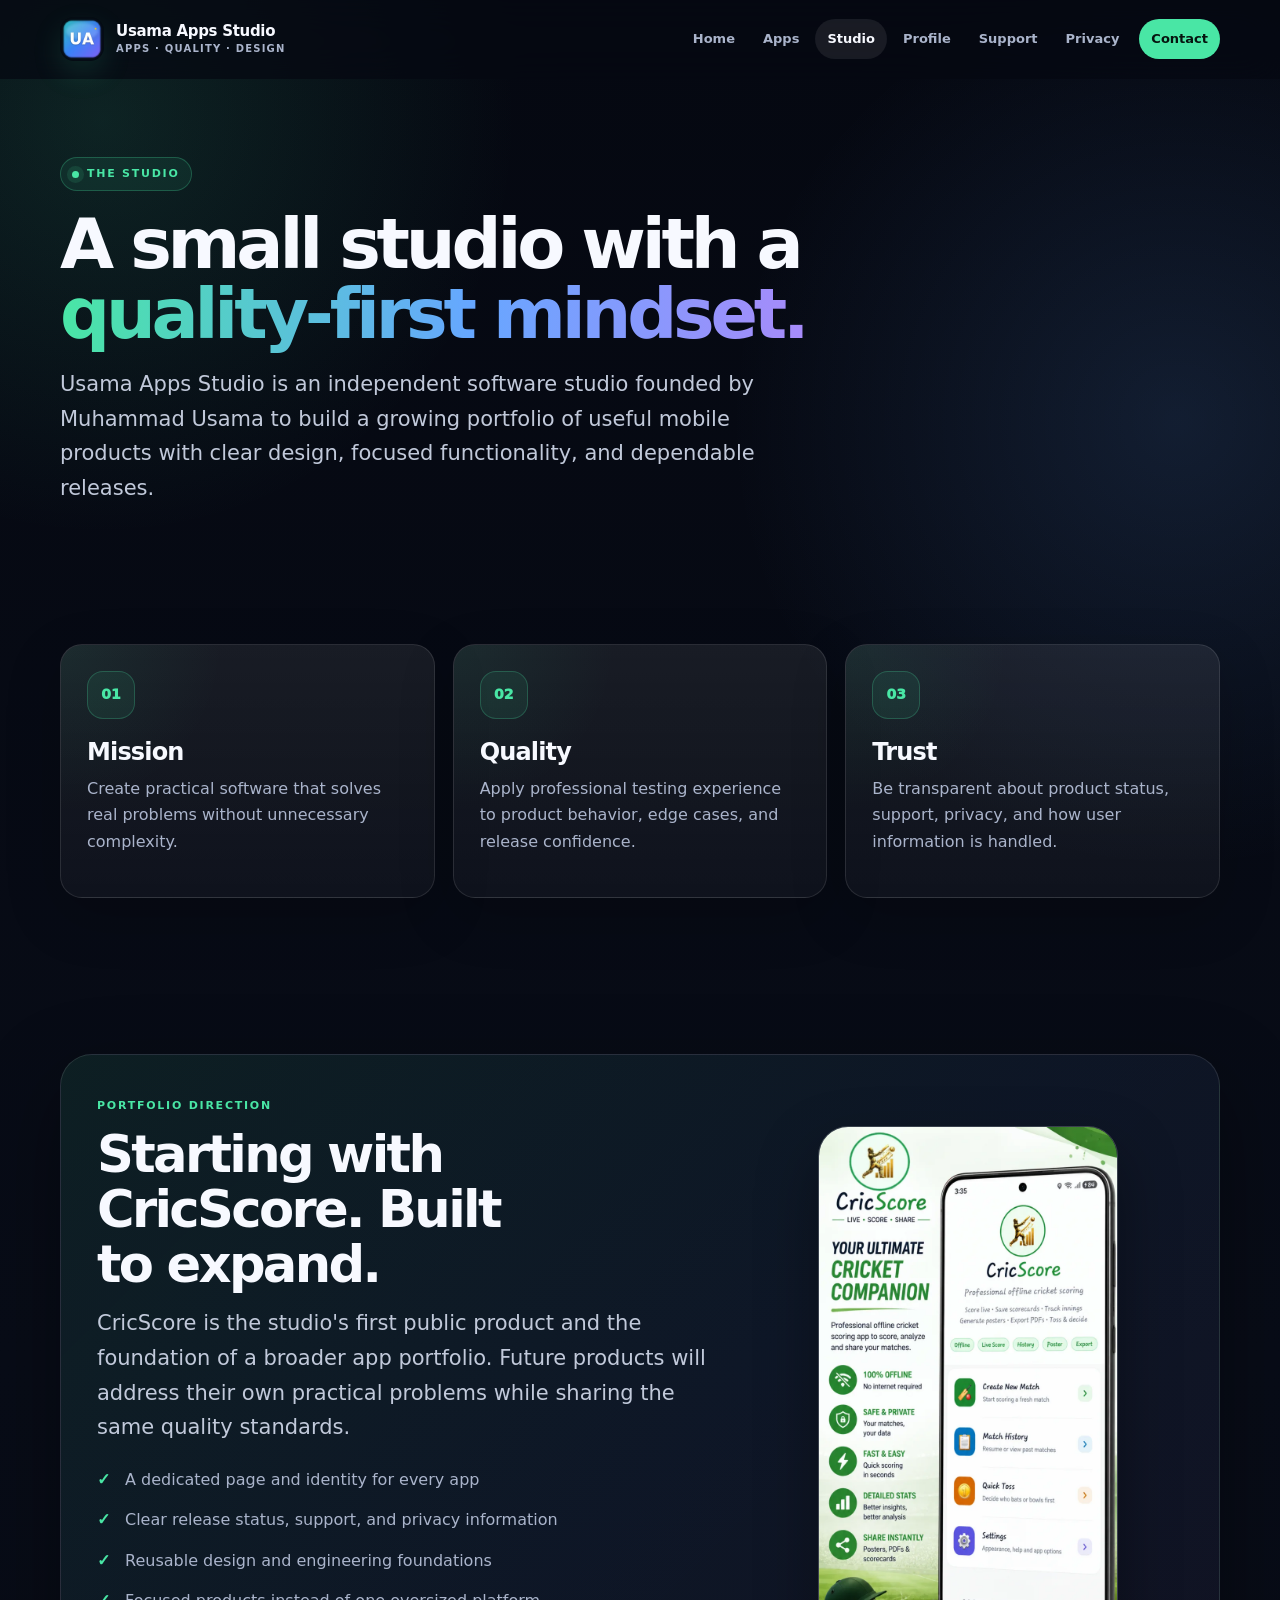
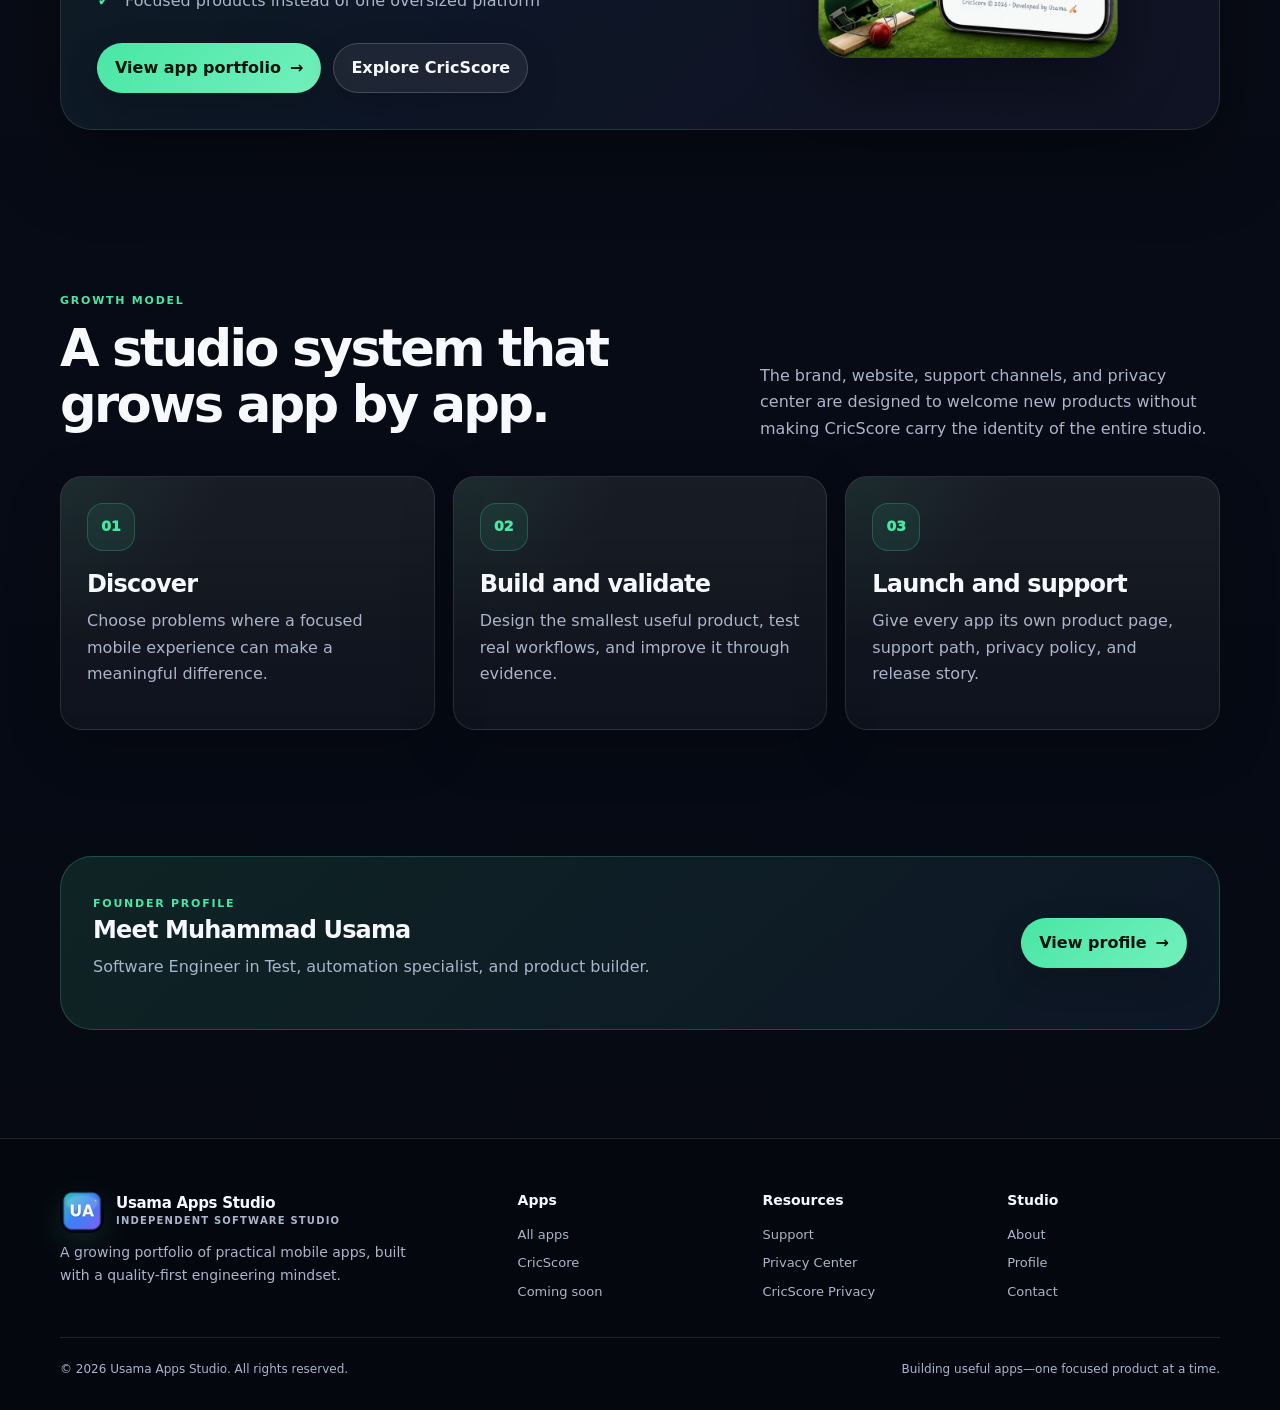
==== commit ef924552: "Updated whole website" ====
--- a/about/index.html
+++ b/about/index.html
@@ -1 +1,63 @@
-<!doctype html><html lang="en"><head><meta charset="utf-8"><meta name="viewport" content="width=device-width,initial-scale=1"><title>About — Usama Apps Studio</title><meta name="description" content="About Usama Apps Studio."><link rel="stylesheet" href="../assets/css/style.css"></head><body><nav class="nav"><div class="container nav-inner"><a class="brand" href="../index.html"><img src="../assets/images/usama-apps-studio-logo.png" alt="Usama Apps Studio logo"><span>Usama Apps Studio<small>Apps • QA • Design</small></span></a><button class="menu-btn">Menu</button><div class="links"><a href="../index.html">Home</a><a href="../apps/cricscore/index.html">Apps</a><a class="active" href="index.html">About</a><a href="../profile/index.html">Profile</a><a href="../support/index.html">Support</a><a href="../privacy/index.html">Privacy</a><a href="../contact/index.html">Contact</a></div></div></nav><main><section class="page-hero"><div class="container"><span class="eyebrow">About Studio</span><h1 class="page-title">A solo developer studio with a product-first mindset.</h1><p class="lead">Usama Apps Studio is built to publish useful, reliable, and beautifully designed mobile apps, web experiences, and QA-driven digital products.</p></div></section><section class="section"><div class="container grid-3"><div class="card reveal"><div class="icon">🎯</div><h3>Mission</h3><p class="muted">Create simple, polished, and practical apps that solve real everyday problems.</p></div><div class="card reveal"><div class="icon">🛡️</div><h3>Quality</h3><p class="muted">Use QA experience to build stable releases, reliable features, and better user trust.</p></div><div class="card reveal"><div class="icon">🚀</div><h3>Future</h3><p class="muted">Grow from CricScore into a full portfolio of productivity, sports, utility, and creative apps.</p></div></div></section></main><footer class="footer"><div class="container footer-inner"><strong>Usama Apps Studio</strong><span>© <span data-year></span> Usama Apps Studio.</span></div></footer><script src="../assets/js/main.js"></script></body></html>
+<!doctype html>
+<html lang="en">
+<head>
+  <meta charset="utf-8">
+  <meta name="viewport" content="width=device-width, initial-scale=1">
+  <meta name="theme-color" content="#060912">
+  <meta name="color-scheme" content="dark">
+  <title>About Usama Apps Studio</title>
+  <meta name="description" content="Learn about Usama Apps Studio, an independent product studio combining mobile development, product design, and professional QA experience.">
+  <link rel="canonical" href="https://musama99.github.io/usama-apps/about/">
+  <link rel="icon" type="image/png" href="../assets/images/favicon.png">
+  <link rel="stylesheet" href="../assets/css/style.css">
+  <meta property="og:type" content="website">
+  <meta property="og:title" content="About Usama Apps Studio">
+  <meta property="og:description" content="Learn about Usama Apps Studio, an independent product studio combining mobile development, product design, and professional QA experience.">
+  <meta property="og:url" content="https://musama99.github.io/usama-apps/about/">
+  <meta property="og:image" content="https://musama99.github.io/usama-apps/assets/images/optimized/studio-logo.webp">
+  <meta name="twitter:card" content="summary_large_image">
+  <meta name="twitter:title" content="About Usama Apps Studio">
+  <meta name="twitter:description" content="Learn about Usama Apps Studio, an independent product studio combining mobile development, product design, and professional QA experience.">
+  <meta name="twitter:image" content="https://musama99.github.io/usama-apps/assets/images/optimized/studio-logo.webp">
+  <script>document.documentElement.classList.add('js');</script>
+  
+</head><body>
+<a class="skip-link" href="#main-content">Skip to main content</a>
+<nav class="nav" aria-label="Primary navigation">
+  <div class="container nav-inner">
+    <a class="brand" href="../index.html" aria-label="Usama Apps Studio home">
+      <img src="../assets/images/optimized/studio-logo.webp" width="44" height="44" alt="">
+      <span class="brand-copy">Usama Apps Studio<small>Apps · Quality · Design</small></span>
+    </a>
+    <button class="menu-btn" type="button" aria-expanded="false" aria-controls="primary-menu" aria-label="Open navigation menu"><span class="menu-icon" aria-hidden="true"></span>Menu</button>
+    <div class="nav-links" id="primary-menu"><a href="../index.html" class="">Home</a><a href="../apps/index.html" class="">Apps</a><a href="../about/index.html" class="active" aria-current="page">Studio</a><a href="../profile/index.html" class="">Profile</a><a href="../support/index.html" class="">Support</a><a href="../privacy/index.html" class="">Privacy</a><a href="../contact/index.html" class="nav-cta">Contact</a></div>
+  </div>
+</nav>
+<main id="main-content">
+  <header class="page-hero"><div class="container"><span class="eyebrow">The studio</span><h1 class="page-title">A small studio with a <span class="grad">quality-first mindset.</span></h1><p class="lead">Usama Apps Studio is an independent software studio founded by Muhammad Usama to build a growing portfolio of useful mobile products with clear design, focused functionality, and dependable releases.</p></div></header>
+  <section class="section"><div class="container grid-3">
+    <article class="card reveal"><span class="number-icon">01</span><h2 class="h3">Mission</h2><p class="muted">Create practical software that solves real problems without unnecessary complexity.</p></article>
+    <article class="card reveal"><span class="number-icon">02</span><h2 class="h3">Quality</h2><p class="muted">Apply professional testing experience to product behavior, edge cases, and release confidence.</p></article>
+    <article class="card reveal"><span class="number-icon">03</span><h2 class="h3">Trust</h2><p class="muted">Be transparent about product status, support, privacy, and how user information is handled.</p></article>
+  </div></section>
+  <section class="section"><div class="container product-panel reveal"><div><span class="kicker">Portfolio direction</span><h2 class="h2">Starting with CricScore. Built to expand.</h2><p class="lead">CricScore is the studio's first public product and the foundation of a broader app portfolio. Future products will address their own practical problems while sharing the same quality standards.</p><ul class="feature-list"><li>A dedicated page and identity for every app</li><li>Clear release status, support, and privacy information</li><li>Reusable design and engineering foundations</li><li>Focused products instead of one oversized platform</li></ul><div class="actions"><a class="btn btn-primary btn-arrow" href="../apps/index.html">View app portfolio</a><a class="btn" href="../apps/cricscore/index.html">Explore CricScore</a></div></div><img class="product-shot" src="../assets/images/optimized/cricscore-hero.webp" width="760" height="1350" alt="CricScore, the first app from Usama Apps Studio" loading="lazy"></div></section>
+  <section class="section"><div class="container"><div class="section-head reveal"><div><span class="kicker">Growth model</span><h2 class="h2">A studio system that grows app by app.</h2></div><p class="muted">The brand, website, support channels, and privacy center are designed to welcome new products without making CricScore carry the identity of the entire studio.</p></div><div class="grid-3"><article class="card reveal"><span class="number-icon">01</span><h3 class="h3">Discover</h3><p class="muted">Choose problems where a focused mobile experience can make a meaningful difference.</p></article><article class="card reveal"><span class="number-icon">02</span><h3 class="h3">Build and validate</h3><p class="muted">Design the smallest useful product, test real workflows, and improve it through evidence.</p></article><article class="card reveal"><span class="number-icon">03</span><h3 class="h3">Launch and support</h3><p class="muted">Give every app its own product page, support path, privacy policy, and release story.</p></article></div></div></section>
+  <section class="section-sm"><div class="container"><div class="callout callout-row reveal"><div><span class="kicker">Founder profile</span><h2 class="h3">Meet Muhammad Usama</h2><p class="muted">Software Engineer in Test, automation specialist, and product builder.</p></div><a class="btn btn-primary btn-arrow" href="../profile/index.html">View profile</a></div></div></section>
+</main>
+<footer class="footer">
+  <div class="container">
+    <div class="footer-grid">
+      <div class="footer-brand">
+        <a class="brand" href="../index.html"><img src="../assets/images/optimized/studio-logo.webp" width="44" height="44" alt=""><span class="brand-copy">Usama Apps Studio<small>Independent software studio</small></span></a>
+        <p>A growing portfolio of practical mobile apps, built with a quality-first engineering mindset.</p>
+      </div>
+      <div><h3>Apps</h3><div class="footer-links"><a href="../apps/index.html">All apps</a><a href="../apps/cricscore/index.html">CricScore</a><a href="../apps/index.html#coming-soon">Coming soon</a></div></div>
+      <div><h3>Resources</h3><div class="footer-links"><a href="../support/index.html">Support</a><a href="../privacy/index.html">Privacy Center</a><a href="../privacy/cricscore.html">CricScore Privacy</a></div></div>
+      <div><h3>Studio</h3><div class="footer-links"><a href="../about/index.html">About</a><a href="../profile/index.html">Profile</a><a href="../contact/index.html">Contact</a></div></div>
+    </div>
+    <div class="footer-bottom"><span>© <span data-year></span> Usama Apps Studio. All rights reserved.</span><span>Building useful apps—one focused product at a time.</span></div>
+  </div>
+</footer>
+<script src="../assets/js/main.js" defer></script>
+</body>
+</html>
--- a/assets/css/style.css
+++ b/assets/css/style.css
@@ -1,74 +1,329 @@
-:root{--bg:#050814;--bg2:#071023;--card:rgba(255,255,255,.075);--card2:rgba(255,255,255,.12);--text:#f7fbff;--muted:#aab7cc;--line:rgba(255,255,255,.14);--green:#35f28f;--blue:#4aa3ff;--violet:#8b5cf6;--gold:#f7c948;--shadow:0 24px 80px rgba(0,0,0,.36);--radius:30px;--max:1180px}*{box-sizing:border-box}html{scroll-behavior:smooth}body{margin:0;font-family:Inter,ui-sans-serif,system-ui,-apple-system,"Segoe UI",Roboto,Arial,sans-serif;color:var(--text);background:radial-gradient(circle at 15% 0%,rgba(53,242,143,.18),transparent 34%),radial-gradient(circle at 95% 12%,rgba(74,163,255,.18),transparent 34%),linear-gradient(180deg,#050814 0%,#071023 45%,#050814 100%);line-height:1.65;overflow-x:hidden}body:before{content:"";position:fixed;inset:0;pointer-events:none;background-image:linear-gradient(rgba(255,255,255,.035) 1px,transparent 1px),linear-gradient(90deg,rgba(255,255,255,.035) 1px,transparent 1px);background-size:54px 54px;mask-image:linear-gradient(to bottom,rgba(0,0,0,.75),transparent 70%);z-index:-2}body:after{content:"";position:fixed;inset:0;pointer-events:none;background:radial-gradient(circle at 50% 0%,rgba(255,255,255,.05),transparent 35%);z-index:-1}.container{width:min(var(--max),calc(100% - 40px));margin:auto}a{color:inherit;text-decoration:none}.nav{position:sticky;top:0;z-index:50;background:rgba(5,8,20,.72);border-bottom:1px solid var(--line);backdrop-filter:blur(22px)}.nav-inner{height:78px;display:flex;align-items:center;justify-content:space-between;gap:20px}.brand{display:flex;align-items:center;gap:12px;font-weight:950;letter-spacing:-.04em}.brand img{width:48px;height:48px;border-radius:16px;box-shadow:0 16px 38px rgba(74,163,255,.16)}.brand small{display:block;color:var(--muted);font-weight:800;font-size:12px;letter-spacing:0}.links{display:flex;align-items:center;gap:6px}.links a{color:var(--muted);font-size:14px;font-weight:850;padding:10px 13px;border-radius:999px}.links a:hover,.links a.active{color:#fff;background:rgba(255,255,255,.095)}.menu-btn{display:none;background:rgba(255,255,255,.08);color:#fff;border:1px solid var(--line);border-radius:14px;padding:10px 12px;font-weight:900}.btn{display:inline-flex;align-items:center;justify-content:center;gap:10px;border:1px solid var(--line);background:rgba(255,255,255,.08);border-radius:999px;padding:13px 18px;font-weight:950;box-shadow:0 12px 34px rgba(0,0,0,.22);transition:.25s}.btn:hover{transform:translateY(-2px);background:rgba(255,255,255,.13)}.btn-primary{background:linear-gradient(135deg,var(--green),var(--blue));color:#03131b;border:0}.hero{padding:94px 0 72px;position:relative}.hero-grid{display:grid;grid-template-columns:1.05fr .95fr;gap:46px;align-items:center}.eyebrow{display:inline-flex;align-items:center;gap:8px;color:#c7ffe2;background:rgba(53,242,143,.11);border:1px solid rgba(53,242,143,.24);padding:8px 13px;border-radius:999px;font-size:13px;font-weight:950}.h1{font-size:clamp(44px,7vw,86px);line-height:.94;letter-spacing:-.075em;margin:22px 0 18px;color:#fff}.grad{background:linear-gradient(90deg,var(--green),var(--blue),var(--violet));-webkit-background-clip:text;background-clip:text;color:transparent}.lead{font-size:clamp(17px,2vw,21px);color:var(--muted);max-width:760px;margin:0 0 28px}.actions{display:flex;flex-wrap:wrap;gap:12px}.hero-visual{position:relative;border:1px solid var(--line);border-radius:36px;background:linear-gradient(180deg,rgba(255,255,255,.12),rgba(255,255,255,.04));padding:16px;box-shadow:var(--shadow);overflow:hidden}.hero-visual:before{content:"";position:absolute;inset:-80px;background:radial-gradient(circle at 20% 20%,rgba(53,242,143,.25),transparent 30%),radial-gradient(circle at 80% 10%,rgba(74,163,255,.24),transparent 32%);filter:blur(6px);z-index:-1}.hero-visual img{width:100%;display:block;border-radius:26px;box-shadow:0 26px 65px rgba(0,0,0,.36)}.caption{margin:13px 3px 2px;text-align:center;color:var(--muted);font-size:14px;font-weight:800}.stats{display:grid;grid-template-columns:repeat(4,1fr);gap:14px;margin-top:34px}.stat{border:1px solid var(--line);background:rgba(255,255,255,.065);border-radius:22px;padding:18px}.stat strong{font-size:28px;display:block;letter-spacing:-.05em}.stat span{color:var(--muted);font-size:13px;font-weight:800}.section{padding:74px 0}.section-head{display:flex;align-items:end;justify-content:space-between;gap:22px;margin-bottom:28px}.kicker{color:var(--green);font-size:12px;font-weight:1000;text-transform:uppercase;letter-spacing:.16em}.h2{font-size:clamp(31px,4.2vw,54px);line-height:1.05;letter-spacing:-.06em;margin:8px 0 0}.muted{color:var(--muted)}.grid-3{display:grid;grid-template-columns:repeat(3,1fr);gap:18px}.grid-2{display:grid;grid-template-columns:repeat(2,1fr);gap:20px}.card{position:relative;overflow:hidden;border:1px solid var(--line);border-radius:var(--radius);background:linear-gradient(180deg,rgba(255,255,255,.105),rgba(255,255,255,.045));box-shadow:0 18px 62px rgba(0,0,0,.24);padding:26px}.card:before{content:"";position:absolute;inset:0;background:radial-gradient(circle at 0 0,rgba(53,242,143,.09),transparent 30%);opacity:0;transition:.25s}.card:hover{transform:translateY(-4px);transition:.25s}.card:hover:before{opacity:1}.icon{width:52px;height:52px;border-radius:19px;background:rgba(53,242,143,.12);border:1px solid rgba(53,242,143,.24);display:grid;place-items:center;font-size:24px;margin-bottom:18px}.card h3{font-size:22px;line-height:1.16;margin:0 0 10px;letter-spacing:-.035em}.app-showcase{display:grid;grid-template-columns:.9fr 1.1fr;gap:24px;align-items:center}.app-logo{width:96px;height:96px;border-radius:28px;object-fit:cover;box-shadow:0 20px 50px rgba(247,201,72,.18);border:1px solid rgba(247,201,72,.3)}.showcase-img{width:100%;border-radius:28px;border:1px solid var(--line);box-shadow:var(--shadow)}.tag,.pill{display:inline-flex;padding:7px 10px;border-radius:999px;background:rgba(255,255,255,.08);border:1px solid var(--line);font-size:12px;font-weight:950;color:#eaf3ff;margin:4px 4px 0 0}.page-hero{padding:82px 0 36px}.page-title{font-size:clamp(42px,6vw,74px);line-height:.98;letter-spacing:-.075em;margin:14px 0}.profile-wrap{display:grid;grid-template-columns:.82fr 1.18fr;gap:30px;align-items:center}.portrait{width:100%;border-radius:36px;display:block;box-shadow:var(--shadow);border:1px solid var(--line);aspect-ratio:4/5;object-fit:cover}.timeline{position:relative}.timeline:before{content:"";position:absolute;left:13px;top:8px;bottom:8px;width:2px;background:linear-gradient(var(--green),var(--blue))}.timeline-item{position:relative;padding-left:42px;margin:0 0 25px}.timeline-item:before{content:"";position:absolute;left:5px;top:7px;width:18px;height:18px;border-radius:50%;background:var(--green);box-shadow:0 0 0 6px rgba(53,242,143,.12)}.list{padding-left:18px;margin:12px 0 0}.list li{margin:8px 0;color:var(--muted)}.privacy-layout{display:grid;grid-template-columns:270px 1fr;gap:22px}.toc{position:sticky;top:100px;align-self:start;border:1px solid var(--line);border-radius:26px;background:var(--card);padding:18px}.toc a{display:block;color:var(--muted);font-weight:850;padding:7px 0;border-top:1px solid rgba(255,255,255,.08);font-size:14px}.toc a:hover{color:#c7ffe2}.privacy-content section{padding:10px 0 18px;border-bottom:1px solid rgba(255,255,255,.08)}.privacy-content section:last-child{border-bottom:none}.privacy-content h2{color:#c7ffe2;letter-spacing:-.03em}.notice{border:1px solid rgba(53,242,143,.25);background:rgba(53,242,143,.10);border-left:4px solid var(--green);border-radius:22px;padding:18px;color:#dffff0;font-weight:850}.footer{border-top:1px solid var(--line);padding:36px 0;color:var(--muted);margin-top:60px}.footer-inner{display:flex;justify-content:space-between;gap:20px;align-items:center}.footer strong{color:#fff}.reveal{opacity:0;transform:translateY(24px);transition:opacity .7s ease,transform .7s ease}.reveal.visible{opacity:1;transform:none}.float{animation:float 5.5s ease-in-out infinite}@keyframes float{0%,100%{transform:translateY(0)}50%{transform:translateY(-14px)}}@media(max-width:940px){.hero-grid,.profile-wrap,.grid-2,.grid-3,.app-showcase,.privacy-layout{grid-template-columns:1fr}.links{display:none}.menu-btn{display:inline-flex}.links.open{display:flex;position:absolute;top:78px;right:20px;left:20px;flex-direction:column;background:rgba(5,8,20,.96);border:1px solid var(--line);border-radius:22px;padding:14px}.section-head{display:block}.stats{grid-template-columns:repeat(2,1fr)}.hero{padding-top:64px}.toc{position:static}.footer-inner{display:block}}@media(max-width:560px){.container{width:min(100% - 28px,var(--max))}.nav-inner{height:70px}.h1{font-size:44px}.page-title{font-size:42px}.card{padding:21px;border-radius:22px}.stats{grid-template-columns:1fr}.actions .btn{width:100%}.brand img{width:43px;height:43px}}
-
-/* Homepage polish fixes */
-.stat strong,
-.stat strong span{
-  display:block;
-  font-size:42px;
-  line-height:1;
-  font-weight:1000;
-  letter-spacing:-.06em;
-  color:#fff;
-}
-.stat > span{
-  display:block;
-  margin-top:8px;
-  color:var(--muted);
-  font-size:13px;
-  font-weight:800;
-}
-.featured-logo-block{
-  display:flex;
-  flex-direction:column;
-  align-items:flex-start;
-  gap:14px;
-  margin-bottom:10px;
-}
-.featured-logo-block .kicker{
-  display:block;
-}
-.app-showcase{
-  grid-template-columns:1fr .78fr;
-  gap:34px;
-}
-.showcase-img{
-  width:100%;
-  max-width:430px;
-  justify-self:center;
-  align-self:center;
-}
-.app-logo{
-  width:108px;
-  height:108px;
-}
-@media(max-width:940px){
-  .showcase-img{max-width:520px;width:100%;}
-}
-@media(max-width:560px){
-  .stat strong,
-  .stat strong span{font-size:38px;}
-  .app-logo{width:92px;height:92px;}
-}
-.logo-wrapper{
-    display:flex;
-    flex-direction:column;
-    align-items:flex-start;
-    gap:16px;
-    margin-bottom:24px;
-}
-
-.logo-wrapper .eyebrow{
-    margin:0;
-}
-
-.logo-wrapper .app-logo{
-    display:block;
-    width:120px;
-    height:auto;
-}
-.tag-list{
-    display:flex;
-    flex-wrap:wrap;
-    gap:10px;
-    margin-top:16px;
-}+/* Usama Apps Studio — production-ready static site */
+:root {
+  color-scheme: dark;
+  --bg: #060912;
+  --bg-soft: #0b1020;
+  --panel: rgba(16, 23, 43, 0.82);
+  --panel-solid: #10172b;
+  --panel-strong: #151e36;
+  --text: #f7f9ff;
+  --muted: #aab4cb;
+  --line: rgba(255, 255, 255, 0.11);
+  --line-strong: rgba(255, 255, 255, 0.18);
+  --green: #49e6a5;
+  --blue: #66a7ff;
+  --violet: #a78bfa;
+  --yellow: #ffd166;
+  --danger: #ff8b8b;
+  --max: 1160px;
+  --radius-lg: 32px;
+  --radius-md: 22px;
+  --radius-sm: 14px;
+  --shadow: 0 28px 80px rgba(0, 0, 0, 0.36);
+}
+
+* { box-sizing: border-box; }
+html { scroll-behavior: smooth; scroll-padding-top: 98px; }
+body {
+  margin: 0;
+  min-width: 320px;
+  color: var(--text);
+  background:
+    radial-gradient(circle at 8% 4%, rgba(73, 230, 165, 0.12), transparent 26rem),
+    radial-gradient(circle at 92% 14%, rgba(102, 167, 255, 0.13), transparent 28rem),
+    linear-gradient(180deg, #050811 0%, #080c17 45%, #060912 100%);
+  font-family: Inter, ui-sans-serif, system-ui, -apple-system, BlinkMacSystemFont, "Segoe UI", sans-serif;
+  line-height: 1.65;
+  -webkit-font-smoothing: antialiased;
+}
+body.menu-open { overflow: hidden; }
+img { max-width: 100%; height: auto; }
+a { color: inherit; text-decoration: none; }
+button, input, textarea, select { font: inherit; }
+button { cursor: pointer; }
+::selection { color: #04140d; background: var(--green); }
+
+.skip-link {
+  position: fixed;
+  top: 12px;
+  left: 12px;
+  z-index: 999;
+  transform: translateY(-160%);
+  padding: 10px 14px;
+  color: #04140d;
+  background: var(--green);
+  border-radius: 10px;
+  font-weight: 900;
+}
+.skip-link:focus { transform: translateY(0); }
+
+.container { width: min(calc(100% - 40px), var(--max)); margin-inline: auto; }
+.narrow { width: min(calc(100% - 40px), 860px); margin-inline: auto; }
+
+.nav {
+  position: sticky;
+  top: 0;
+  z-index: 100;
+  border-bottom: 1px solid transparent;
+  background: rgba(6, 9, 18, 0.74);
+  backdrop-filter: blur(18px);
+  -webkit-backdrop-filter: blur(18px);
+  transition: border-color 0.2s ease, background 0.2s ease;
+}
+.nav.scrolled { border-color: var(--line); background: rgba(6, 9, 18, 0.93); }
+.nav-inner { min-height: 78px; display: flex; align-items: center; justify-content: space-between; gap: 24px; }
+.brand { display: inline-flex; align-items: center; gap: 12px; min-width: max-content; }
+.brand img { width: 44px; height: 44px; border-radius: 14px; box-shadow: 0 12px 30px rgba(73, 230, 165, 0.13); }
+.brand-copy { line-height: 1.08; font-size: 15px; font-weight: 900; letter-spacing: -0.02em; }
+.brand-copy small { display: block; margin-top: 5px; color: var(--muted); font-size: 10px; letter-spacing: 0.12em; text-transform: uppercase; }
+.nav-links { display: flex; align-items: center; gap: 4px; }
+.nav-links a { padding: 9px 12px; color: var(--muted); border-radius: 999px; font-size: 13px; font-weight: 800; }
+.nav-links a:hover, .nav-links a:focus-visible, .nav-links a.active { color: var(--text); background: rgba(255,255,255,0.08); }
+.nav-cta { margin-left: 4px; color: #06140f !important; background: var(--green) !important; }
+.menu-btn { display: none; align-items: center; gap: 9px; padding: 10px 12px; color: var(--text); border: 1px solid var(--line); border-radius: 12px; background: rgba(255,255,255,0.06); font-weight: 850; }
+.menu-icon, .menu-icon::before, .menu-icon::after { display: block; width: 18px; height: 2px; border-radius: 2px; background: currentColor; transition: transform .2s ease, opacity .2s ease; }
+.menu-icon { position: relative; }
+.menu-icon::before, .menu-icon::after { content: ""; position: absolute; left: 0; }
+.menu-icon::before { top: -6px; }
+.menu-icon::after { top: 6px; }
+.menu-btn[aria-expanded="true"] .menu-icon { background: transparent; }
+.menu-btn[aria-expanded="true"] .menu-icon::before { transform: translateY(6px) rotate(45deg); }
+.menu-btn[aria-expanded="true"] .menu-icon::after { transform: translateY(-6px) rotate(-45deg); }
+
+main { overflow: hidden; }
+.hero { padding: 86px 0 72px; }
+.hero-grid { display: grid; grid-template-columns: minmax(0, 1.05fr) minmax(350px, .78fr); gap: 64px; align-items: center; }
+.page-hero { padding: 78px 0 44px; }
+.page-hero-grid { display: grid; grid-template-columns: 1.05fr .75fr; gap: 54px; align-items: center; }
+.eyebrow, .kicker { color: var(--green); font-weight: 900; text-transform: uppercase; letter-spacing: .16em; font-size: 11px; }
+.eyebrow { display: inline-flex; align-items: center; gap: 8px; padding: 7px 11px; border: 1px solid rgba(73,230,165,.25); border-radius: 999px; background: rgba(73,230,165,.08); }
+.eyebrow::before { content: ""; width: 7px; height: 7px; border-radius: 50%; background: var(--green); box-shadow: 0 0 0 5px rgba(73,230,165,.11); }
+.display { max-width: 820px; margin: 20px 0; font-size: clamp(46px, 6.7vw, 84px); line-height: .98; letter-spacing: -.065em; }
+.page-title { max-width: 900px; margin: 18px 0; font-size: clamp(42px, 5.6vw, 70px); line-height: 1; letter-spacing: -.06em; }
+.h2 { margin: 9px 0 14px; font-size: clamp(31px, 4vw, 52px); line-height: 1.08; letter-spacing: -.052em; }
+.h3 { margin: 0 0 10px; font-size: 24px; line-height: 1.18; letter-spacing: -.035em; }
+h1, h2, h3, h4 { text-wrap: balance; }
+p { margin: 0 0 16px; }
+.lead { max-width: 760px; color: #c1c9da; font-size: clamp(17px, 2vw, 21px); }
+.muted { color: var(--muted); }
+.grad { color: transparent; background: linear-gradient(90deg, var(--green), var(--blue) 55%, var(--violet)); background-clip: text; -webkit-background-clip: text; }
+.actions { display: flex; flex-wrap: wrap; gap: 12px; margin-top: 28px; }
+.btn { display: inline-flex; align-items: center; justify-content: center; gap: 9px; min-height: 48px; padding: 11px 17px; color: var(--text); border: 1px solid var(--line-strong); border-radius: 999px; background: rgba(255,255,255,.065); box-shadow: 0 12px 34px rgba(0,0,0,.2); font-weight: 900; transition: transform .2s ease, background .2s ease, border-color .2s ease; }
+.btn:hover { transform: translateY(-2px); border-color: rgba(255,255,255,.3); background: rgba(255,255,255,.11); }
+.btn-primary { color: #06130e; border-color: transparent; background: linear-gradient(135deg, var(--green), #72f0bc); }
+.btn-primary:hover { background: linear-gradient(135deg, #66efb5, #86f4c8); }
+.btn-small { min-height: 42px; padding: 8px 14px; font-size: 13px; }
+.btn-arrow::after { content: "→"; transition: transform .2s ease; }
+.btn-arrow:hover::after { transform: translateX(3px); }
+
+.product-visual { position: relative; min-height: 590px; display: grid; place-items: center; }
+.product-visual::before { content: ""; position: absolute; width: 82%; aspect-ratio: 1; border-radius: 50%; background: radial-gradient(circle, rgba(73,230,165,.19), rgba(102,167,255,.07) 50%, transparent 70%); filter: blur(4px); }
+.phone-shell { position: relative; width: min(100%, 370px); padding: 13px; border: 1px solid rgba(255,255,255,.2); border-radius: 44px; background: linear-gradient(145deg, rgba(255,255,255,.18), rgba(255,255,255,.055)); box-shadow: var(--shadow); transform: rotate(2.5deg); }
+.phone-shell::before { content: ""; position: absolute; z-index: 2; top: 21px; left: 50%; width: 84px; height: 20px; transform: translateX(-50%); border-radius: 999px; background: #080b12; }
+.phone-shell img { display: block; width: 100%; border-radius: 32px; }
+.floating-badge { position: absolute; z-index: 3; display: flex; align-items: center; gap: 10px; padding: 12px 15px; border: 1px solid var(--line-strong); border-radius: 16px; background: rgba(12,18,33,.9); box-shadow: 0 18px 50px rgba(0,0,0,.35); backdrop-filter: blur(14px); font-size: 13px; font-weight: 850; }
+.floating-badge strong { display: block; color: var(--green); font-size: 15px; }
+.badge-one { top: 12%; left: -5%; }
+.badge-two { right: -4%; bottom: 13%; }
+
+.trust-row { display: flex; flex-wrap: wrap; gap: 10px; margin-top: 30px; }
+.trust-item, .tag { display: inline-flex; align-items: center; gap: 7px; padding: 7px 10px; border: 1px solid var(--line); border-radius: 999px; color: #d8deeb; background: rgba(255,255,255,.045); font-size: 12px; font-weight: 800; }
+.trust-item::before { content: "✓"; color: var(--green); font-weight: 1000; }
+
+.section { padding: 78px 0; }
+.section-sm { padding: 48px 0; }
+.section-head { display: flex; justify-content: space-between; align-items: end; gap: 28px; margin-bottom: 30px; }
+.section-head > p { max-width: 460px; margin-bottom: 4px; }
+.grid-2, .grid-3, .grid-4 { display: grid; gap: 18px; }
+.grid-2 { grid-template-columns: repeat(2, minmax(0, 1fr)); }
+.grid-3 { grid-template-columns: repeat(3, minmax(0, 1fr)); }
+.grid-4 { grid-template-columns: repeat(4, minmax(0, 1fr)); }
+.card { position: relative; overflow: hidden; padding: 26px; border: 1px solid var(--line); border-radius: var(--radius-md); background: linear-gradient(180deg, rgba(255,255,255,.075), rgba(255,255,255,.035)); box-shadow: 0 18px 55px rgba(0,0,0,.2); }
+.card::before { content: ""; position: absolute; inset: 0; pointer-events: none; background: radial-gradient(circle at 0 0, rgba(73,230,165,.08), transparent 36%); }
+.card > * { position: relative; }
+.card-link { transition: transform .2s ease, border-color .2s ease; }
+.card-link:hover { transform: translateY(-4px); border-color: rgba(73,230,165,.28); }
+.number-icon { display: grid; place-items: center; width: 48px; height: 48px; margin-bottom: 19px; border: 1px solid rgba(73,230,165,.23); border-radius: 16px; color: var(--green); background: rgba(73,230,165,.08); font-size: 14px; font-weight: 1000; }
+.feature-list { display: grid; gap: 14px; margin: 22px 0 0; padding: 0; list-style: none; }
+.feature-list li { position: relative; padding-left: 28px; color: var(--muted); }
+.feature-list li::before { content: "✓"; position: absolute; left: 0; color: var(--green); font-weight: 1000; }
+.stat-grid { display: grid; grid-template-columns: repeat(3, 1fr); gap: 12px; margin-top: 34px; }
+.stat { padding: 18px; border: 1px solid var(--line); border-radius: 18px; background: rgba(255,255,255,.045); }
+.stat strong { display: block; font-size: 30px; line-height: 1; letter-spacing: -.05em; }
+.stat span { display: block; margin-top: 8px; color: var(--muted); font-size: 12px; font-weight: 750; }
+
+.product-panel { display: grid; grid-template-columns: 1fr .7fr; gap: 44px; align-items: center; padding: 36px; border: 1px solid var(--line); border-radius: var(--radius-lg); background: linear-gradient(135deg, rgba(73,230,165,.09), rgba(102,167,255,.07) 55%, rgba(167,139,250,.06)); box-shadow: var(--shadow); }
+.app-title-row { display: flex; align-items: center; gap: 16px; margin-bottom: 20px; }
+.app-icon { flex: 0 0 auto; width: 82px; height: 82px; border-radius: 23px; box-shadow: 0 18px 44px rgba(255,209,102,.14); }
+.product-shot { display: block; width: min(100%, 300px); justify-self: center; border: 1px solid var(--line-strong); border-radius: 30px; box-shadow: 0 26px 60px rgba(0,0,0,.35); }
+
+
+/* Scalable app portfolio */
+.status-pill { display: inline-flex; align-items: center; width: fit-content; margin-bottom: 10px; padding: 6px 10px; color: #dce5f5; border: 1px solid var(--line); border-radius: 999px; background: rgba(255,255,255,.045); font-size: 11px; font-weight: 900; letter-spacing: .08em; text-transform: uppercase; }
+.status-live { color: #baffdf; border-color: rgba(73,230,165,.28); background: rgba(73,230,165,.09); }
+.status-planned { color: #d9cfff; border-color: rgba(167,139,250,.28); background: rgba(167,139,250,.09); }
+.portfolio-preview { margin-top: 18px; }
+.future-card { min-height: 280px; display: flex; flex-direction: column; justify-content: flex-start; }
+.future-app-mark { display: grid; place-items: center; width: 70px; height: 70px; margin-bottom: 22px; color: var(--green); border: 1px dashed rgba(73,230,165,.38); border-radius: 22px; background: rgba(73,230,165,.06); font-size: 24px; font-weight: 1000; }
+.future-card .status-pill { margin-bottom: 15px; }
+.future-checklist { display: grid; gap: 8px; margin-top: 18px; color: var(--muted); font-size: 13px; font-weight: 750; }
+.future-checklist span::before { content: "→"; margin-right: 8px; color: var(--green); }
+.studio-visual .phone-shell { z-index: 2; }
+.future-tile { position: absolute; z-index: 1; display: grid; place-items: center; width: 150px; aspect-ratio: 1; color: #dfe7f7; border: 1px dashed rgba(255,255,255,.2); border-radius: 32px; background: linear-gradient(145deg, rgba(167,139,250,.12), rgba(102,167,255,.06)); box-shadow: 0 24px 55px rgba(0,0,0,.25); }
+.future-tile span { font-size: 34px; color: var(--violet); font-weight: 500; }
+.future-tile small { margin-top: -26px; color: var(--muted); font-size: 11px; font-weight: 900; letter-spacing: .1em; text-transform: uppercase; }
+.future-tile-one { top: 3%; right: -2%; transform: rotate(9deg); }
+.future-tile-two { bottom: 2%; left: -4%; transform: rotate(-10deg); }
+.portfolio-orbit { position: relative; min-height: 410px; }
+.portfolio-orbit::before { content: ""; position: absolute; inset: 10% 12%; border: 1px dashed rgba(102,167,255,.25); border-radius: 50%; transform: rotate(-10deg); }
+.orbit-app { position: absolute; display: grid; justify-items: center; width: 170px; padding: 20px; text-align: center; border: 1px solid var(--line); border-radius: 28px; background: rgba(15,22,40,.92); box-shadow: var(--shadow); }
+.orbit-app img { width: 78px; height: 78px; margin-bottom: 12px; border-radius: 22px; }
+.orbit-app b { display: grid; place-items: center; width: 68px; height: 68px; margin-bottom: 14px; color: var(--green); border: 1px dashed rgba(73,230,165,.35); border-radius: 21px; font-size: 29px; }
+.orbit-app strong { font-size: 17px; }
+.orbit-app span { color: var(--muted); font-size: 12px; font-weight: 750; }
+.orbit-primary { z-index: 2; top: 10%; left: 8%; transform: rotate(-4deg); }
+.orbit-future { z-index: 3; top: 34%; right: 2%; transform: rotate(5deg); }
+.orbit-more { z-index: 1; left: 24%; bottom: 0; transform: rotate(2deg); }
+.app-catalog { display: grid; gap: 18px; }
+.app-catalog-card { position: relative; overflow: hidden; display: grid; grid-template-columns: auto minmax(0,1fr) 270px; gap: 30px; align-items: center; padding: 34px; border: 1px solid var(--line); border-radius: var(--radius-lg); background: linear-gradient(135deg, rgba(73,230,165,.1), rgba(102,167,255,.07) 55%, rgba(167,139,250,.07)); box-shadow: var(--shadow); }
+.catalog-icon { align-self: start; }
+.catalog-icon img { display: block; width: 96px; height: 96px; border-radius: 27px; box-shadow: 0 18px 44px rgba(255,209,102,.14); }
+.catalog-content { min-width: 0; }
+.catalog-preview { display: block; width: min(100%, 250px); justify-self: end; border: 1px solid var(--line-strong); border-radius: 28px; box-shadow: 0 26px 60px rgba(0,0,0,.35); }
+
+.steps { counter-reset: steps; }
+.step { position: relative; padding-left: 72px; }
+.step::before { counter-increment: steps; content: "0" counter(steps); position: absolute; left: 0; top: 0; display: grid; place-items: center; width: 48px; height: 48px; color: #06140f; border-radius: 15px; background: var(--green); font-weight: 1000; }
+
+.callout { padding: 32px; border: 1px solid rgba(73,230,165,.24); border-radius: var(--radius-lg); background: linear-gradient(135deg, rgba(73,230,165,.12), rgba(102,167,255,.08)); }
+.callout-row { display: flex; justify-content: space-between; align-items: center; gap: 28px; }
+.notice { padding: 16px 18px; border: 1px solid rgba(73,230,165,.25); border-left: 4px solid var(--green); border-radius: 16px; color: #dcffef; background: rgba(73,230,165,.08); }
+.warning { border-color: rgba(255,209,102,.3); border-left-color: var(--yellow); background: rgba(255,209,102,.07); }
+
+.profile-grid { display: grid; grid-template-columns: .72fr 1.28fr; gap: 52px; align-items: center; }
+.portrait-frame { position: relative; }
+.portrait-frame::before { content: ""; position: absolute; inset: 24px -16px -16px 24px; border: 1px solid rgba(73,230,165,.3); border-radius: 32px; }
+.portrait { position: relative; display: block; width: 100%; aspect-ratio: 3/4; object-fit: cover; object-position: center top; border: 1px solid var(--line-strong); border-radius: 32px; box-shadow: var(--shadow); }
+.skill-group h3 { margin-bottom: 12px; font-size: 16px; }
+.tag-list { display: flex; flex-wrap: wrap; gap: 8px; }
+.timeline { position: relative; }
+.timeline::before { content: ""; position: absolute; left: 17px; top: 12px; bottom: 12px; width: 2px; background: linear-gradient(var(--green), var(--blue), transparent); }
+.timeline-item { position: relative; padding-left: 54px; margin-bottom: 34px; }
+.timeline-item:last-child { margin-bottom: 0; }
+.timeline-item::before { content: ""; position: absolute; left: 8px; top: 8px; width: 18px; height: 18px; border: 4px solid var(--panel-solid); border-radius: 50%; background: var(--green); box-shadow: 0 0 0 1px rgba(73,230,165,.35); }
+.list { margin: 12px 0 0; padding-left: 20px; color: var(--muted); }
+.list li { margin: 8px 0; }
+
+.privacy-layout { display: grid; grid-template-columns: 260px minmax(0, 1fr); gap: 24px; align-items: start; }
+.toc { position: sticky; top: 98px; padding: 18px; border: 1px solid var(--line); border-radius: 20px; background: rgba(14,20,37,.9); }
+.toc strong { display: block; margin-bottom: 8px; }
+.toc a { display: block; padding: 7px 4px; color: var(--muted); border-top: 1px solid rgba(255,255,255,.065); font-size: 13px; font-weight: 750; }
+.toc a:hover, .toc a:focus-visible { color: var(--green); }
+.policy { padding: clamp(24px, 5vw, 48px); }
+.policy section { padding: 4px 0 24px; margin-bottom: 24px; border-bottom: 1px solid var(--line); }
+.policy section:last-child { margin-bottom: 0; padding-bottom: 0; border-bottom: 0; }
+.policy h2 { margin: 0 0 12px; color: #e7fff4; font-size: 25px; letter-spacing: -.035em; }
+.policy h3 { margin: 22px 0 8px; font-size: 18px; }
+.policy p, .policy li { color: #bcc5d7; }
+.policy a, .content-link { color: #91c4ff; text-decoration: underline; text-decoration-thickness: 1px; text-underline-offset: 3px; }
+.policy-meta { display: flex; flex-wrap: wrap; gap: 8px; margin-top: 20px; }
+.table-wrap { overflow-x: auto; border: 1px solid var(--line); border-radius: 16px; }
+table { width: 100%; border-collapse: collapse; min-width: 620px; }
+th, td { padding: 14px 16px; text-align: left; vertical-align: top; border-bottom: 1px solid var(--line); }
+th { color: var(--text); background: rgba(255,255,255,.045); font-size: 13px; }
+td { color: var(--muted); font-size: 14px; }
+tr:last-child td { border-bottom: 0; }
+
+.faq { display: grid; gap: 10px; }
+details { padding: 18px 20px; border: 1px solid var(--line); border-radius: 16px; background: rgba(255,255,255,.035); }
+summary { cursor: pointer; font-weight: 900; }
+details p { margin: 12px 0 0; color: var(--muted); }
+.contact-card { display: flex; flex-direction: column; min-height: 230px; }
+.contact-card .btn { margin-top: auto; align-self: flex-start; }
+
+.footer { margin-top: 60px; padding: 50px 0 30px; border-top: 1px solid var(--line); background: rgba(3,5,11,.36); }
+.footer-grid { display: grid; grid-template-columns: 1.5fr repeat(3, .75fr); gap: 32px; }
+.footer-brand p { max-width: 370px; color: var(--muted); font-size: 14px; }
+.footer h3 { margin: 0 0 12px; font-size: 14px; }
+.footer-links { display: grid; gap: 7px; }
+.footer-links a { color: var(--muted); font-size: 13px; }
+.footer-links a:hover { color: var(--green); }
+.footer-bottom { display: flex; justify-content: space-between; gap: 20px; margin-top: 34px; padding-top: 22px; border-top: 1px solid var(--line); color: var(--muted); font-size: 12px; }
+
+.reveal, .js .reveal, .js .reveal.visible { opacity: 1; transform: none; }
+
+:focus-visible { outline: 3px solid rgba(102,167,255,.8); outline-offset: 3px; }
+
+@media (max-width: 980px) {
+  .menu-btn { display: inline-flex; }
+  .nav-links { position: fixed; inset: 78px 16px auto; display: none; max-height: calc(100vh - 100px); overflow-y: auto; flex-direction: column; align-items: stretch; padding: 12px; border: 1px solid var(--line); border-radius: 18px; background: rgba(8,12,23,.98); box-shadow: var(--shadow); }
+  .nav-links.open { display: flex; }
+  .nav-links a { padding: 12px 14px; }
+  .nav-cta { margin-left: 0; text-align: center; }
+  .hero-grid, .page-hero-grid, .product-panel, .profile-grid, .privacy-layout { grid-template-columns: 1fr; }
+  .hero-grid { gap: 30px; }
+  .product-visual { min-height: 520px; }
+  .badge-one { left: 2%; }
+  .badge-two { right: 2%; }
+  .grid-3, .grid-4 { grid-template-columns: repeat(2, minmax(0,1fr)); }
+  .toc { position: static; display: grid; grid-template-columns: repeat(2, 1fr); gap: 0 14px; }
+  .toc strong { grid-column: 1 / -1; }
+  .footer-grid { grid-template-columns: 1.4fr repeat(2, 1fr); }
+}
+
+@media (max-width: 680px) {
+  .container, .narrow { width: min(calc(100% - 28px), var(--max)); }
+  .nav-inner { min-height: 70px; }
+  .nav-links { inset: 70px 10px auto; }
+  .brand-copy small { display: none; }
+  .hero { padding: 58px 0 48px; }
+  .page-hero { padding: 56px 0 26px; }
+  .display { font-size: clamp(43px, 14vw, 62px); }
+  .page-title { font-size: clamp(39px, 12vw, 56px); }
+  .section { padding: 56px 0; }
+  .section-head, .callout-row, .footer-bottom { display: block; }
+  .section-head > p { margin-top: 12px; }
+  .grid-2, .grid-3, .grid-4 { grid-template-columns: 1fr; }
+  .product-visual { min-height: 470px; }
+  .phone-shell { width: min(86%, 330px); border-radius: 37px; }
+  .phone-shell img { border-radius: 27px; }
+  .floating-badge { font-size: 11px; padding: 9px 11px; }
+  .badge-one { top: 7%; left: 0; }
+  .badge-two { right: 0; bottom: 8%; }
+  .actions .btn { width: 100%; }
+  .stat-grid { grid-template-columns: 1fr; }
+  .product-panel, .card, .callout { padding: 22px; }
+  .app-title-row { align-items: flex-start; }
+  .app-icon { width: 68px; height: 68px; border-radius: 19px; }
+  .toc { grid-template-columns: 1fr; }
+  .policy { padding: 22px; }
+  .footer-grid { grid-template-columns: 1fr 1fr; }
+  .footer-brand { grid-column: 1 / -1; }
+  .footer-bottom span { display: block; margin-top: 6px; }
+}
+
+@media (max-width: 980px) {
+  .app-catalog-card { grid-template-columns: auto 1fr; }
+  .catalog-preview { display: none; }
+  .portfolio-orbit { min-height: 360px; }
+}
+
+@media (max-width: 680px) {
+  .future-tile { width: 112px; border-radius: 25px; }
+  .future-tile-one { right: 0; }
+  .future-tile-two { left: 0; }
+  .portfolio-orbit { min-height: 430px; }
+  .orbit-app { width: 145px; padding: 16px; }
+  .orbit-primary { left: 0; }
+  .orbit-future { right: 0; }
+  .orbit-more { left: 20%; }
+  .app-catalog-card { grid-template-columns: 1fr; padding: 24px; }
+  .catalog-icon { align-self: auto; }
+  .catalog-icon img { width: 78px; height: 78px; border-radius: 22px; }
+}
+
+@media (prefers-reduced-motion: reduce) {
+  html { scroll-behavior: auto; }
+  *, *::before, *::after { animation-duration: .01ms !important; animation-iteration-count: 1 !important; transition-duration: .01ms !important; }
+  .js .reveal { opacity: 1; transform: none; }
+}
